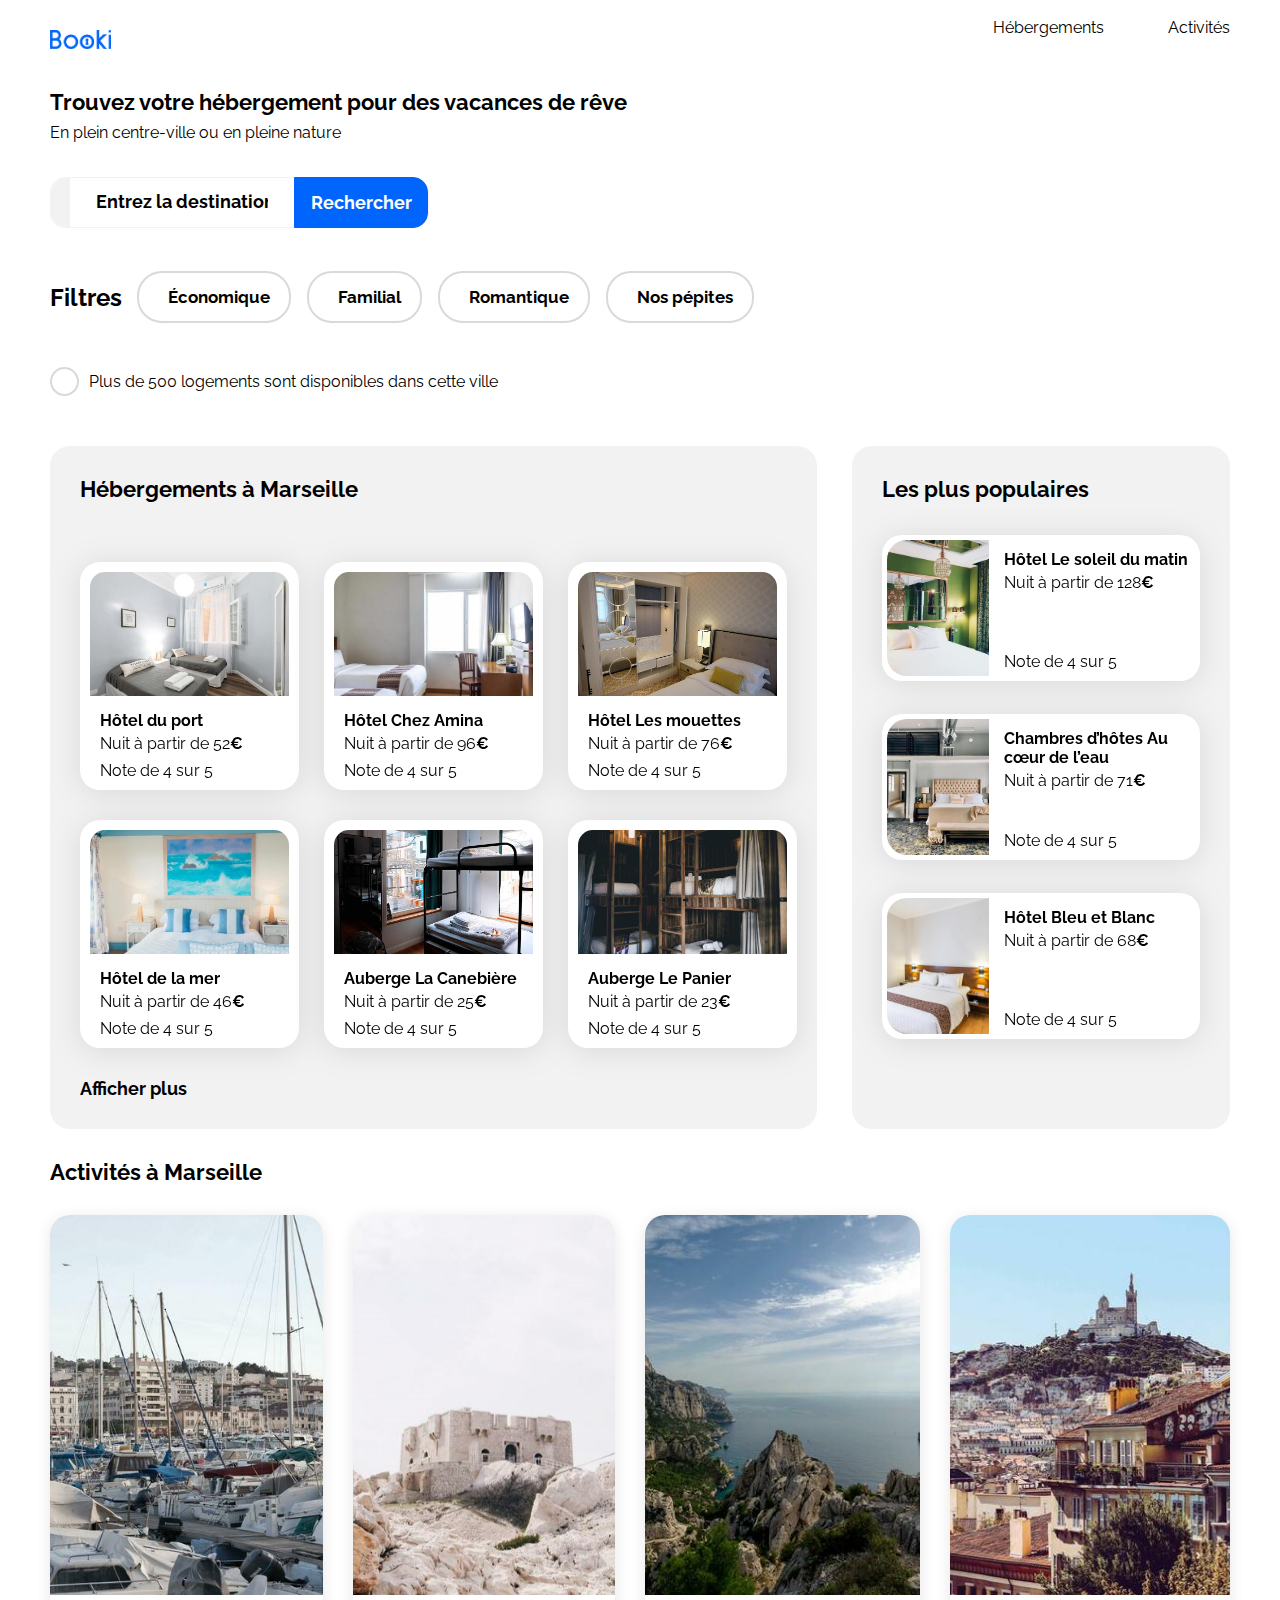
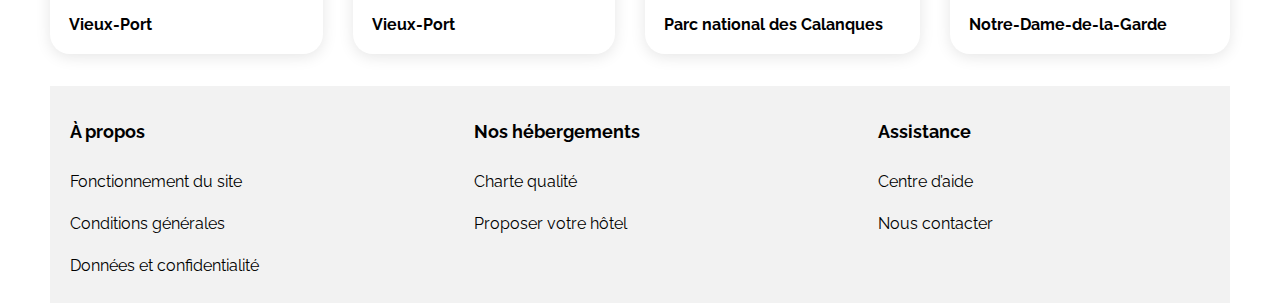
==== final-booki.html @ 75aac32e "Add files via upload" ====
<!DOCTYPE html>
<html lang="fr">
  <head>
    <meta charset="UTF-8" />
    <meta name="viewport" content="width=device-width, initial-scale=1.0" />
    <title>Booki</title>
    <link rel="preconnect" href="https://fonts.googleapis.com" />
    <link rel="preconnect" href="https://fonts.gstatic.com" crossorigin />
    <link
      href="https://fonts.googleapis.com/css2?family=Raleway:wght@400;500;700&display=swap"
      rel="stylesheet"
    />
    <link
      rel="stylesheet"
      href="https://cdnjs.cloudflare.com/ajax/libs/font-awesome/6.2.1/css/all.min.css"
      integrity="sha512-MV7K8+y+gLIBoVD59lQIYicR65iaqukzvf/nwasF0nqhPay5w/9lJmVM2hMDcnK1OnMGCdVK+iQrJ7lzPJQd1w=="
      crossorigin="anonymous"
      referrerpolicy="no-referrer"
    />
    <link rel="stylesheet" href="./fin-booki/css/index.css" />
  </head>

  <body>
    <div class="main-container">
      <header id="intro" class="booki-homepage-header">
        <div id="logo-area" class="booki-homepage-logo-reservia button">
          <img
            alt="Bookilogo"
            src="fin-booki/images/logos/Booki@3x.png"
            loading="eager"
            class="booki-homepage-logo"
          />
        </div>
        <nav class="menu-area">
          <a href="#hebergement" class="heb-button">Hébergements</a>
          <a href="#activites" class="act-button">Activités</a>
        </nav>
      </header>
      <main>
        <div class="search-and-filters">
          <section class="starter-title">
            <h2 class="section-title">
              Trouvez votre hébergement pour des vacances de rêve
            </h2>
            <h3 class="subtitle-search">
              En plein centre-ville ou en pleine nature
            </h3>
          </section>
          <section class="search-bar">
            <div class="location-pin">
              <i class="fa-solid fa-location-dot" style="color: #000000"></i>
            </div>
            <form>
              <input type="text" placeholder="Entrez la destination..." />
            </form>
            <button name="rechercher" class="search-button">
              <i
                class="fa-solid fa-magnifying-glass"
                style="color: #ffffff"
              ></i>
              <a href="#" class="search-button-text">Rechercher</a>
            </button>
          </section>
          <section class="filter-bar">
            <h2 class="">Filtres</h2>
            <div class="filter-buttons">
              <div class="filter-button">
                <i
                  class="fa-solid fa-money-bill-wave"
                  style="color: #0065fc"
                ></i>
                <h3 class="filter-text">Économique</h3>
              </div>
              <div class="filter-button">
                <i class="fa-solid fa-person" style="color: #0065fc"></i>
                <h3 class="filter-text">Familial</h3>
              </div>
              <div class="filter-button">
                <i class="fa-solid fa-heart" style="color: #0065fc"></i>
                <h3 class="filter-text">Romantique</h3>
              </div>
              <div class="filter-button">
                <i class="fa-solid fa-fire" style="color: #0065fc"></i>
                <h3 class="filter-text">Nos pépites</h3>
              </div>
            </div>
          </section>
          <div class="info-bar">
            <div class="circle-icon">
              <i class="fa-solid fa-info" style="color: #0065fc"></i>
            </div>
            <a class="subtitle-search">
              Plus de 500 logements sont disponibles dans cette ville</a
            >
          </div>
        </div>
        <div class="hebergements-and-populaires">
          <section id="hebergement" class="hebergements">
            <div class="heb-title">
              <h2 class="section-title">Hébergements à Marseille</h2>
            </div>
            <div class="heb-cards">
              <a href="#">
                <article class="hebergement-card">
                  <img
                    src="./fin-booki/images/hebergements/fred-kleber.jpg"
                    alt="image de la chambre d'hotel montrant un lit et une fenetre"
                  />
                  <div class="heb-card-content">
                    <div class="card-txt">
                      <h3 class="card-title">Hôtel du port</h3>
                      <p class="card-subtitle">
                        Nuit à partir de 52<span class="euro">€</span>
                      </p>
                    </div>
                    <div class="card-rating">
                      <i class="fa-xs fa-solid fa-star" aria-hidden="true"></i>
                      <i class="fa-xs fa-solid fa-star" aria-hidden="true"></i>
                      <i class="fa-xs fa-solid fa-star" aria-hidden="true"></i>
                      <i class="fa-xs fa-solid fa-star" aria-hidden="true"></i>
                      <i
                        class="fa-xs fa-solid fa-star neutral-star"
                        aria-hidden="true"
                      ></i>
                      <span class="sr-only">Note de 4 sur 5</span>
                    </div>
                  </div>
                </article>
              </a>
              <a href="#">
                <article class="hebergement-card">
                  <img
                    src="./fin-booki/images/hebergements/febrian-zakaria.jpg"
                    alt="image de la chambre d'hotel montrant un lit et une fenetre"
                  />
                  <div class="heb-card-content">
                    <div class="card-txt">
                      <h3 class="card-title">Hôtel Chez Amina</h3>
                      <p class="card-subtitle">
                        Nuit à partir de 96<span class="euro">€</span>
                      </p>
                    </div>
                    <div class="card-rating">
                      <i class="fa-xs fa-solid fa-star" aria-hidden="true"></i>
                      <i class="fa-xs fa-solid fa-star" aria-hidden="true"></i>
                      <i class="fa-xs fa-solid fa-star" aria-hidden="true"></i>
                      <i class="fa-xs fa-solid fa-star" aria-hidden="true"></i>
                      <i
                        class="fa-xs fa-solid fa-star neutral-star"
                        aria-hidden="true"
                      ></i>
                      <span class="sr-only">Note de 4 sur 5</span>
                    </div>
                  </div>
                </article>
              </a>
              <a href="#">
                <article class="hebergement-card">
                  <img
                    src="./fin-booki/images/hebergements/reisetopia.jpg"
                    alt="image de la chambre d'hotel montrant un lit et une fenetre"
                  />
                  <div class="heb-card-content">
                    <div class="card-txt">
                      <h3 class="card-title">Hôtel Les mouettes</h3>
                      <p class="card-subtitle">
                        Nuit à partir de 76<span class="euro">€</span>
                      </p>
                    </div>
                    <div class="card-rating">
                      <i class="fa-xs fa-solid fa-star" aria-hidden="true"></i>
                      <i class="fa-xs fa-solid fa-star" aria-hidden="true"></i>
                      <i class="fa-xs fa-solid fa-star" aria-hidden="true"></i>
                      <i class="fa-xs fa-solid fa-star" aria-hidden="true"></i>
                      <i
                        class="fa-xs fa-solid fa-star neutral-star"
                        aria-hidden="true"
                      ></i>
                      <span class="sr-only">Note de 4 sur 5</span>
                    </div>
                  </div>
                </article>
              </a>
              <a href="#">
                <article class="hebergement-card">
                  <img
                    src="./fin-booki/images/hebergements/annie-spratt.jpg"
                    alt="image de la chambre d'hotel montrant un lit et une fenetre"
                  />
                  <div class="heb-card-content">
                    <div class="card-txt">
                      <h3 class="card-title">Hôtel de la mer</h3>
                      <p class="card-subtitle">
                        Nuit à partir de 46<span class="euro">€</span>
                      </p>
                    </div>
                    <div class="card-rating">
                      <i class="fa-xs fa-solid fa-star" aria-hidden="true"></i>
                      <i class="fa-xs fa-solid fa-star" aria-hidden="true"></i>
                      <i class="fa-xs fa-solid fa-star" aria-hidden="true"></i>
                      <i class="fa-xs fa-solid fa-star" aria-hidden="true"></i>
                      <i
                        class="fa-xs fa-solid fa-star neutral-star"
                        aria-hidden="true"
                      ></i>
                      <span class="sr-only">Note de 4 sur 5</span>
                    </div>
                  </div>
                </article>
              </a>
              <a href="#">
                <article class="hebergement-card">
                  <img
                    src="./fin-booki/images/hebergements/marcus-loke.jpg"
                    alt="image de la chambre d'hotel montrant un lit et une fenetre"
                  />
                  <div class="heb-card-content">
                    <div class="card-txt">
                      <h3 class="card-title">Auberge La Canebière</h3>
                      <p class="card-subtitle">
                        Nuit à partir de 25<span class="euro">€</span>
                      </p>
                    </div>
                    <div class="card-rating">
                      <i class="fa-xs fa-solid fa-star" aria-hidden="true"></i>
                      <i class="fa-xs fa-solid fa-star" aria-hidden="true"></i>
                      <i class="fa-xs fa-solid fa-star" aria-hidden="true"></i>
                      <i class="fa-xs fa-solid fa-star" aria-hidden="true"></i>
                      <i
                        class="fa-xs fa-solid fa-star neutral-star"
                        aria-hidden="true"
                      ></i>
                      <span class="sr-only">Note de 4 sur 5</span>
                    </div>
                  </div>
                </article>
              </a>
              <a href="#">
                <article class="hebergement-card">
                  <img
                    src="./fin-booki/images/hebergements/nicate-lee.jpg"
                    alt="image de la chambre d'hotel montrant un lit et une fenetre"
                  />
                  <div class="heb-card-content">
                    <div class="card-txt">
                      <h3 class="card-title">Auberge Le Panier</h3>
                      <p class="card-subtitle">
                        Nuit à partir de 23<span class="euro">€</span>
                      </p>
                    </div>
                    <div class="card-rating">
                      <i class="fa-xs fa-solid fa-star" aria-hidden="true"></i>
                      <i class="fa-xs fa-solid fa-star" aria-hidden="true"></i>
                      <i class="fa-xs fa-solid fa-star" aria-hidden="true"></i>
                      <i class="fa-xs fa-solid fa-star" aria-hidden="true"></i>
                      <i
                        class="fa-xs fa-solid fa-star neutral-star"
                        aria-hidden="true"
                      ></i>
                      <span class="sr-only">Note de 4 sur 5</span>
                    </div>
                  </div>
                </article>
              </a>
            </div>
            <a href="#" class="info-text"> Afficher plus </a>
          </section>
          <section class="populaires">
            <div class="populaires-title">
              <h2 class="section-title">Les plus populaires</h2>
              <i class="fa-solid fa-chart-line" aria-hidden="true"></i>
            </div>
            <div class="populaires-cards">
              <a href="#">
                <article class="card">
                  <img
                    src="./fin-booki/images/hebergements/emile-guillemot.jpg"
                    alt="Image de la chambre d'hôtel montrant un lit"
                  />
                  <div class="card-content">
                    <div class="card-txt">
                      <h3 class="card-title">Hôtel Le soleil du matin</h3>
                      <p class="card-subtitle">
                        Nuit à partir de 128<span class="euro">€</span>
                      </p>
                    </div>
                    <div class="card-rating">
                      <i class="fa-xs fa-solid fa-star" aria-hidden="true"></i>
                      <i class="fa-xs fa-solid fa-star" aria-hidden="true"></i>
                      <i class="fa-xs fa-solid fa-star" aria-hidden="true"></i>
                      <i class="fa-xs fa-solid fa-star" aria-hidden="true"></i>
                      <i
                        class="fa-xs fa-solid fa-star neutral-star"
                        aria-hidden="true"
                      ></i>
                      <span class="sr-only">Note de 4 sur 5</span>
                    </div>
                  </div>
                </article>
              </a>
              <a href="#">
                <article class="card">
                  <img
                    src="./fin-booki/images/hebergements/aw-creative.jpg"
                    alt="Image de la chambre d'hôtel montrant un lit"
                  />
                  <div class="card-content">
                    <div class="card-txt">
                      <h3 class="card-title">
                        Chambres d’hôtes Au cœur de l’eau
                      </h3>
                      <p class="card-subtitle">
                        Nuit à partir de 71<span class="euro">€</span>
                      </p>
                    </div>
                    <div class="card-rating">
                      <i class="fa-xs fa-solid fa-star" aria-hidden="true"></i>
                      <i class="fa-xs fa-solid fa-star" aria-hidden="true"></i>
                      <i class="fa-xs fa-solid fa-star" aria-hidden="true"></i>
                      <i class="fa-xs fa-solid fa-star" aria-hidden="true"></i>
                      <i
                        class="fa-xs fa-solid fa-star neutral-star"
                        aria-hidden="true"
                      ></i>
                      <span class="sr-only">Note de 4 sur 5</span>
                    </div>
                  </div>
                </article>
              </a>
              <a href="#">
                <article class="card">
                  <img
                    src="./fin-booki/images/hebergements/febrian-zakaria2.jpg"
                    alt="Image de la chambre d'hôtel montrant un lit"
                  />
                  <div class="card-content">
                    <div class="card-txt">
                      <h3 class="card-title">Hôtel Bleu et Blanc</h3>
                      <p class="card-subtitle">
                        Nuit à partir de 68<span class="euro">€</span>
                      </p>
                    </div>
                    <div class="card-rating">
                      <i class="fa-xs fa-solid fa-star" aria-hidden="true"></i>
                      <i class="fa-xs fa-solid fa-star" aria-hidden="true"></i>
                      <i class="fa-xs fa-solid fa-star" aria-hidden="true"></i>
                      <i class="fa-xs fa-solid fa-star" aria-hidden="true"></i>
                      <i
                        class="fa-xs fa-solid fa-star neutral-star"
                        aria-hidden="true"
                      ></i>
                      <span class="sr-only">Note de 4 sur 5</span>
                    </div>
                  </div>
                </article>
              </a>
            </div>
          </section>
        </div>
        <section class="activites-portion">
          <h2 id="activites" class="section-title">Activités à Marseille</h2>
          <div class="activites-choices">
            <a href="#">
              <article class="activites-card">
                <img
                  alt="picture of vieux-porte"
                  src="./fin-booki/images/activites/reno-laithienne.jpg"
                />
                <div class="act-card-title">
                  <h3 class="card-title">Vieux-Port</h3>
                </div>
              </article>
            </a>
            <a href="#">
              <article class="activites-card">
                <img
                  alt="picture of vieux-porte"
                  src="./fin-booki/images/activites/paul-hermann.jpg"
                />
                <div class="act-card-title">
                  <h3 class="card-title">Vieux-Port</h3>
                </div>
              </article>
            </a>
            <a href="#">
              <article class="activites-card">
                <img
                  alt="picture of parc nationale"
                  src="./fin-booki/images/activites/kilyan-sockalingum.jpg"
                />
                <div class="act-card-title">
                  <h3 class="card-title">Parc national des Calanques</h3>
                </div>
              </article>
            </a>
            <a href="#">
              <article class="activites-card">
                <img
                  alt="picture of Notre-Dame-de-la-Garde"
                  src="./fin-booki/images/activites/florian-wehde.jpg"
                />
                <div class="act-card-title">
                  <h3 class="card-title">Notre-Dame-de-la-Garde</h3>
                </div>
              </article>
            </a>
          </div>
        </section>
      </main>
      <footer class="footer-portion">
        <div class="option-set">
          <h2 class="info-text">À propos</h2>
          <a href="#">
            <h3 class="subtitle-assistance">Fonctionnement du site</h3></a
          >
          <a href="#">
            <h3 class="subtitle-assistance">Conditions générales</h3></a
          >
          <a href="#">
            <h3 class="subtitle-assistance">Données et confidentialité</h3></a
          >
        </div>
        <div class="option-set">
          <h2 class="info-text">Nos hébergements</h2>
          <a href="#"><h3 class="subtitle-assistance">Charte qualité</h3></a>
          <a href="#"
            ><h3 class="subtitle-assistance">Proposer votre hôtel</h3></a
          >
        </div>
        <div class="option-set">
          <h2 class="info-text">Assistance</h2>
          <a href="#"><h3 class="subtitle-assistance">Centre d’aide</h3></a>
          <a href="#"><h3 class="subtitle-assistance">Nous contacter</h3></a>
        </div>
      </footer>
    </div>
  </body>
</html>
---- fin-booki/css/index.css ----
/****** General ***********/
* {
  font-family: "Raleway", sans-serif;
}

:root {
  --main-color: #0065fc;
  --main-bg-color: #f2f2f2;
  --filter-bg-color: #deebff;
}

.fa-magnifying-glass {
  display: none;
}
.fa-solid {
  color: var(--main-color);
}
.circle-icon {
  width: 25px;
  height: 25px;
  border: 2px solid #d9d9d9;
  border-radius: 50%;
  display: flex;
  justify-content: center;
  align-items: center;
}

body {
  display: flex;
  justify-content: center;
  margin: 0;
}

.main-container {
  width: 100%;
  max-width: 1440px;
  padding: 0 50px;
  box-sizing: border-box;
}

a {
  color: inherit;
  text-decoration: none;
}
::placeholder {
  color: #000000;
  font-family: Raleway;
  font-size: 18px;
  font-weight: 700;
  line-height: 21px;
  letter-spacing: 0em;
  text-align: center;
}
.section-title {
  margin: 0;
  font-size: 22px;
}

.card {
  background-color: white;
  border-radius: 20px;
  padding: 5px;
  filter: drop-shadow(0px 3px 15px rgba(0, 0, 0, 0.1));
}

.card img {
  object-fit: cover;
}

.card-title {
  font-size: 16px;
}

.euro {
  font-weight: 700;
}

.neutral-star {
  color: var(--main-bg-color);
}
.info-text {
  color: #000000;
  height: auto;
  font-size: 18px;
  text-align: left;
  font-family: "Raleway";
  font-weight: 700;
  line-height: normal;
}
/******intro*********/
.booki-homepage-logo-reservia {
  display: flex;
  padding: 15px 0px;
  align-items: center;
}
.booki-homepage-header {
  height: 79px;
  display: flex;
  justify-content: space-between;
}

.booki-homepage-logo {
  width: 61px;
  height: 19px;
  align-items: flex-start;
  box-sizing: content-box;
}
.menu-area {
  gap: 4rem;
  display: flex;
  justify-content: space-around;
}
.heb-button,
.act-button {
  padding-top: 1rem;
  font-family: "Raleway", sans-serif;
  font-size: 16px;
  border-top: 2px solid transparent;
}

.act-button:hover,
.heb-button:hover {
  color: #0065fc;
  border-top: 2px solid #0065fc;
}

/********Search and filter********/
.subtitle-search {
  font-family: "Raleway", sans-serif;
  font-size: 16px;
  font-weight: normal;
  margin-top: 0px;
}
.search-and-filters {
  margin-top: 10px;
  gap: 35px;
  display: flex;
  position: relative;
  align-self: stretch;
  align-items: flex-start;
  flex-direction: column;
  margin-bottom: 50px;
}
.starter-title {
  gap: 8px;
  height: 53px;
  display: flex;
  align-self: stretch;
  align-items: flex-start;
  flex-shrink: 0;
  flex-direction: column;
}
.search-bar {
  gap: 24px;
  width: 377px;
  height: 49px;
  display: flex;
  z-index: 1;
  box-sizing: content-box;
  align-items: center;
  flex-shrink: 0;
  border-color: rgba(242, 242, 242, 1);
  border-style: solid;
  border-width: 1px;
  border-radius: 15px;
  background-color: white;
}
.search-bar .search-button {
  gap: 10px;
  width: 100px;
  height: 19px;
  display: flex;
  padding: 15px 16px;
  box-sizing: content-box;
  align-items: center;
  flex-shrink: 0;
  border-color: rgba(0, 100, 251, 1);
  border-style: solid;
  border-width: 1px;
  border-radius: 0 15px 15px 0;
  background-color: #0065fc;
}
.search-button-text {
  color: white;
  height: auto;
  font-size: 18px;
  font-style: Bold;
  text-align: center;
  font-family: Raleway;
  font-weight: 700;
  line-height: normal;
  font-stretch: normal;
  text-decoration: none;
}
.search-bar .location-pin {
  display: flex;
  justify-items: center;
  background-color: #f2f2f2;
  width: 50px;
  height: 49px;
  border-radius: 15px 0 0 15px;
  justify-content: center;
  align-items: center;
}
.search-bar input {
  border: none;
  background-color: white;
  font-family: "Raleway";
  color: black;
  font-weight: bold;
}
.filter-bar {
  gap: 15px;
  display: flex;
  z-index: 2;
  align-items: center;
}
.filter-bar .filter-buttons {
  display: flex;
  gap: 1rem;
}

.filter-bar .filter-button {
  gap: 10px;
  height: 40px;
  display: flex;
  padding: 4px 19px;
  transition: 0.3s;
  align-items: center;
  flex-shrink: 0;
  border-color: rgba(217, 217, 217, 1);
  border-style: solid;
  border-width: 2px;
  border-radius: 25px;
  background-color: #ffffff;
}
.filter-button:hover {
  background-color: #deebff;
}
.filter-bar .filter-text {
  font-family: Raleway;
  font-size: 17px;
  font-weight: 700;
  line-height: 20px;
  letter-spacing: 0em;
  text-align: left;
}
.info-bar {
  gap: 10px;
  display: flex;
  z-index: 3;
  align-self: stretch;
  align-items: center;
  flex-shrink: 0;
}
/****** Hebergements And Populaires ***********/
.hebergements-and-populaires {
  display: flex;
  justify-content: space-between;
}

.hebergements-and-populaires section {
  background-color: var(--main-bg-color);
  border-radius: 20px;
  padding: 30px;
  box-sizing: border-box;
}

/****** Hebergements ***********/
.hebergements {
  order: 1;
  width: 65%;
  gap: 30px;
  display: flex;
  align-self: stretch;
  align-items: flex-start;
  flex-direction: column;
  background-color: var(--dl-color-default-grey);
}
.heb-cards {
  display: flex;
  flex-direction: row;
  flex-wrap: wrap;
  justify-content: space-between;
}
.hebergement-card {
  display: flex;
  flex-direction: column;
  margin-top: 30px;
  width: 100%;
  background-color: white;
  border-radius: 20px;
  padding: 5px;
  filter: drop-shadow(0px 3px 15px rgba(0, 0, 0, 0.1));
}

.heb-cards a {
  width: 31%;
  display: flex;
}
.hebergement-card .card-title {
  margin-top: 10px;
  margin-bottom: 4px;
}

.hebergement-card .card-subtitle {
  margin: 0;
}
.hebergement-card .card-rating {
  margin-bottom: 5px;
}
.hebergement-card img {
  width: auto;
  height: 124px;
  align-self: stretch;
  object-fit: cover;
  border-color: rgba(255, 255, 255, 1);
  border-style: solid;
  border-width: 5px;
  border-radius: 20px 20px 0 0;
}
.heb-card-content {
  gap: 8px;
  display: flex;
  padding: 0 15px;
  align-self: stretch;
  align-items: flex-start;
  flex-direction: column;
}

/****** Populaires ***********/
.populaires {
  order: 2;
  width: 32%;
}

.populaires-title {
  display: flex;
  justify-content: space-between;
  align-items: center;
}

.populaires-cards .card {
  display: flex;
  margin-top: 33px;
}

.populaires-cards img {
  width: 33%;
  height: 136px;
  border-top-left-radius: 20px;
  border-bottom-left-radius: 20px;
}

.populaires-cards .card-content {
  width: 67%;
  padding-left: 15px;
  display: flex;
  flex-direction: column;
  justify-content: space-between;
  box-sizing: border-box;
}

.populaires-cards .card-title {
  margin-top: 10px;
  margin-bottom: 4px;
}

.populaires-cards .card-subtitle {
  margin: 0;
}

.populaires-cards .card-rating {
  margin-bottom: 5px;
}

/****Activites*******/
.activites-portion {
  margin-top: 30px;
  gap: 30px;
  display: flex;
  /* padding: 30px; */
  align-self: stretch;
  align-items: flex-start;
  flex-direction: column;
}
.activites-choices {
  gap: 30px;
  display: flex;
  align-self: stretch;
  align-items: flex-start;
  flex-shrink: 0;
}
.activites-card {
  width: 100%;
  display: flex;
  flex-grow: 1;
  box-shadow: 0px 3px 15px 0px rgba(0, 0, 0, 0.10000000149011612);
  align-items: center;
  flex-shrink: 0;
  border-radius: 20px;
  flex-direction: column;
  justify-content: flex-end;
}
.activites-card img {
  max-width: 100%;
  width: 100%;
  height: 380px;
  align-self: stretch;
  object-fit: cover;
  border-radius: 20px 20px 0 0;
}
.activites-card .act-card-title {
  display: flex;
  padding: 20px 19px;
  align-self: stretch;
}

.activites-card .act-card-title .card-title {
  margin: 0;
}
/*****Information etc*****/

footer {
  display: flex;
  gap: 2rem;
  background-color: #f2f2f2;
  margin-top: 2rem;
}

.option-set {
  padding: 1.25rem;
  display: flex;
  flex-direction: column;
  width: 33%;
}
.option-set .subtitle-assistance {
  font-size: 16px;
  font-weight: normal;
  color: rgba(0, 0, 0, 1);
  height: 10px;
  text-align: left;
  line-height: 18.78px;
  background-color: transparent;
}

/****** Media queries ***********/
/* Medium devices (tablets, less/equal than 1024px) */
@media (max-width: 1024px) {
  .hebergements-and-populaires {
    flex-direction: column;
  }

  .hebergements {
    width: 100%;
  }

  .populaires {
    width: 100%;
    margin-top: 50px;
  }

  .populaires-cards {
    display: flex;
    flex-direction: row;
    justify-content: space-between;
  }

  .populaires-cards a {
    width: 30%;
  }

  .populaires-cards .card-title {
    font-size: 14px;
  }

  .populaires-cards .card-subtitle {
    font-size: 13px;
  }

  .filter-bar {
    flex-direction: column;
    align-items: start;
  }

  .activites-card img {
    height: 200px;
  }

  .act-card-title {
    display: flex;
    padding: 0 20px !important;
    height: 70px;
    justify-content: center;
    align-items: center;
  }
}

/* Small devices (phones, less than 768px) */
@media (max-width: 767.98px) {
  .main-container {
    padding: 0;
  }

  .booki-homepage-header {
    flex-direction: column;
    align-items: center;
    justify-content: center;
    height: auto;
  }

  .menu-area {
    width: 100%;
    gap: 0;
  }

  nav .heb-button,
  nav .act-button {
    width: 100%;
    text-align: center;
    padding: 1rem 0;
    border-bottom: 2px solid #f2f2f2;
    border-top: none;
  }

  .act-button:hover,
  .heb-button:hover {
    color: #0065fc;
    border-bottom: 2px solid #0065fc;
    border-top: none;
  }

  .search-and-filters {
    padding: 0 20px;
  }

  .search-bar .search-button {
    width: 5%;
  }

  .search-bar {
    margin-top: 20px;
    width: auto;
  }

  .search-button a {
    display: none;
  }

  .filter-buttons {
    flex-wrap: wrap;
  }

  .filter-button {
    width: 33%;
  }

  .fa-magnifying-glass {
    display: block;
  }


  .populaires-cards {
    display: flex;
    flex-direction: column;
    justify-content: space-between;
  }
  .populaires-cards a {
    width: 100%;
  }
  .populaires {
    margin-top: 10px;
    margin-bottom: 20px;
    width: 100%;
    order: 1;
  }
  .hebergements {
    background-color: white !important;
    order: 2;
    width: 100%;
  }

  .heb-cards {
    display: flex;
    flex-direction: column;
    width: 100%;
    justify-content: space-between;
  }

  .heb-cards a {
    width: 100%;
  }
  .activites-portion {
    padding: 20px;
  }
  .activites-choices {
    display: flex;
    flex-direction: column;
    justify-content: space-between;
  }

  .activites-choices a {
    width: 100%;
  }

  .activites-choices .act-card-title {
    align-self: start;
  }

  footer {
    flex-direction: column;
    gap: 1rem;
    padding: 2rem;
  }

  footer .option-set {
    width: 100%;
    padding: 0;
    margin: 0;
    gap: 1rem;
  }

  footer a {
    padding-bottom: 1rem;
  }

  footer h3 {
    margin: 0;
  }
}
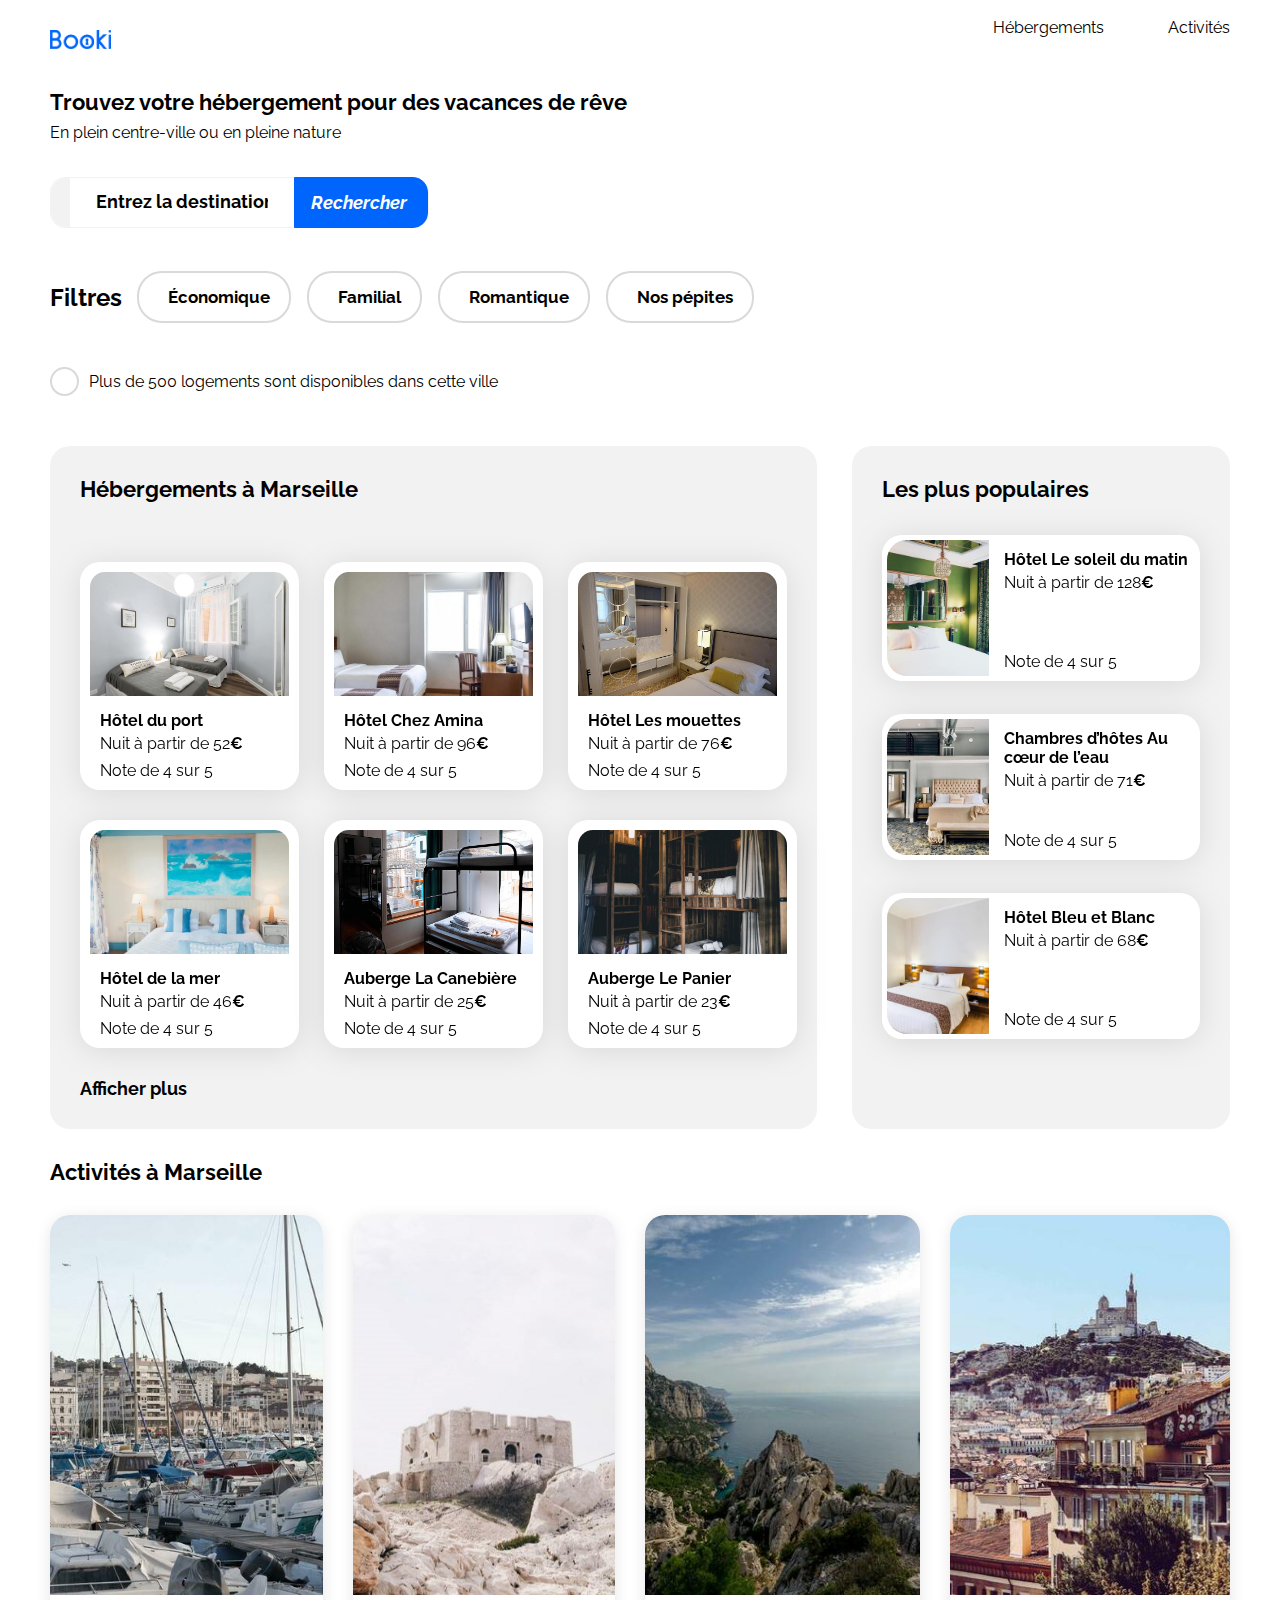
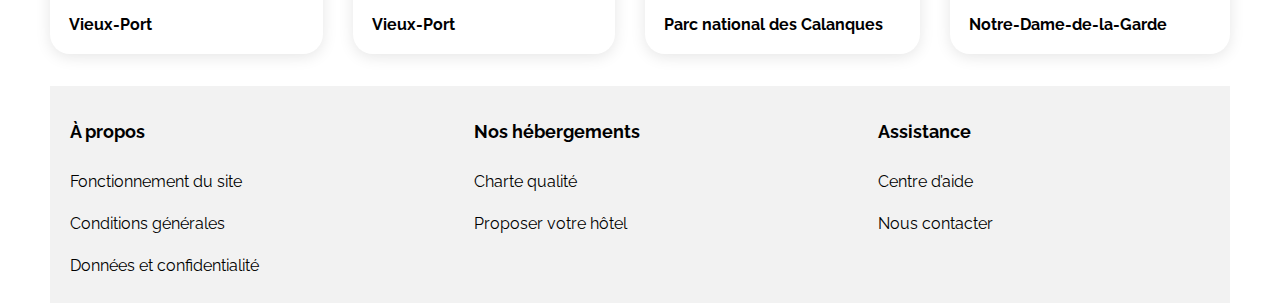
==== commit c32b3447: "Update final-booki.html" ====
--- a/final-booki.html
+++ b/final-booki.html
@@ -1,25 +1,28 @@
+
 <!DOCTYPE html>
 <html lang="fr">
   <head>
-    <meta charset="UTF-8" />
-    <meta name="viewport" content="width=device-width, initial-scale=1.0" />
+    <meta charset="UTF-8">
+    <meta name="viewport" content="width=device-width, initial-scale=1.0">
     <title>Booki</title>
-    <link rel="preconnect" href="https://fonts.googleapis.com" />
-    <link rel="preconnect" href="https://fonts.gstatic.com" crossorigin />
+    <link
+      rel="preconnect"
+      href="https://fonts.googleapis.com">
+    <link
+      rel="preconnect"
+      href="https://fonts.gstatic.com"
+      crossorigin>
     <link
       href="https://fonts.googleapis.com/css2?family=Raleway:wght@400;500;700&display=swap"
-      rel="stylesheet"
-    />
+      rel="stylesheet">
     <link
       rel="stylesheet"
       href="https://cdnjs.cloudflare.com/ajax/libs/font-awesome/6.2.1/css/all.min.css"
       integrity="sha512-MV7K8+y+gLIBoVD59lQIYicR65iaqukzvf/nwasF0nqhPay5w/9lJmVM2hMDcnK1OnMGCdVK+iQrJ7lzPJQd1w=="
       crossorigin="anonymous"
-      referrerpolicy="no-referrer"
-    />
-    <link rel="stylesheet" href="./fin-booki/css/index.css" />
+      referrerpolicy="no-referrer">
+    <link rel="stylesheet" href="./fin-booki/css/index.css">
   </head>
-
   <body>
     <div class="main-container">
       <header id="intro" class="booki-homepage-header">
@@ -28,8 +31,7 @@
             alt="Bookilogo"
             src="fin-booki/images/logos/Booki@3x.png"
             loading="eager"
-            class="booki-homepage-logo"
-          />
+            class="booki-homepage-logo">
         </div>
         <nav class="menu-area">
           <a href="#hebergement" class="heb-button">Hébergements</a>
@@ -40,27 +42,24 @@
         <div class="search-and-filters">
           <section class="starter-title">
             <h2 class="section-title">
-              Trouvez votre hébergement pour des vacances de rêve
-            </h2>
+              Trouvez votre hébergement pour des vacances de rêve</h2>
             <h3 class="subtitle-search">
-              En plein centre-ville ou en pleine nature
-            </h3>
+              En plein centre-ville ou en pleine nature</h3>
           </section>
-          <section class="search-bar">
+          <div class="search-bar">
             <div class="location-pin">
-              <i class="fa-solid fa-location-dot" style="color: #000000"></i>
-            </div>
+              <i class="fa-solid fa-location-dot" style="color: #000000"></i></div>
             <form>
-              <input type="text" placeholder="Entrez la destination..." />
+              <input type="text" placeholder="Entrez la destination...">
             </form>
             <button name="rechercher" class="search-button">
               <i
                 class="fa-solid fa-magnifying-glass"
-                style="color: #ffffff"
-              ></i>
-              <a href="#" class="search-button-text">Rechercher</a>
+                style="color: #ffffff"></i>
+              
+              <i class="search-button-text">Rechercher</i>
             </button>
-          </section>
+          </div>
           <section class="filter-bar">
             <h2 class="">Filtres</h2>
             <div class="filter-buttons">
@@ -104,8 +103,7 @@
                 <article class="hebergement-card">
                   <img
                     src="./fin-booki/images/hebergements/fred-kleber.jpg"
-                    alt="image de la chambre d'hotel montrant un lit et une fenetre"
-                  />
+                    alt="image de la chambre d'hotel montrant un lit et une fenetre">
                   <div class="heb-card-content">
                     <div class="card-txt">
                       <h3 class="card-title">Hôtel du port</h3>
@@ -131,8 +129,7 @@
                 <article class="hebergement-card">
                   <img
                     src="./fin-booki/images/hebergements/febrian-zakaria.jpg"
-                    alt="image de la chambre d'hotel montrant un lit et une fenetre"
-                  />
+                    alt="image de la chambre d'hotel montrant un lit et une fenetre">
                   <div class="heb-card-content">
                     <div class="card-txt">
                       <h3 class="card-title">Hôtel Chez Amina</h3>
@@ -158,8 +155,7 @@
                 <article class="hebergement-card">
                   <img
                     src="./fin-booki/images/hebergements/reisetopia.jpg"
-                    alt="image de la chambre d'hotel montrant un lit et une fenetre"
-                  />
+                    alt="image de la chambre d'hotel montrant un lit et une fenetre">
                   <div class="heb-card-content">
                     <div class="card-txt">
                       <h3 class="card-title">Hôtel Les mouettes</h3>
@@ -185,8 +181,7 @@
                 <article class="hebergement-card">
                   <img
                     src="./fin-booki/images/hebergements/annie-spratt.jpg"
-                    alt="image de la chambre d'hotel montrant un lit et une fenetre"
-                  />
+                    alt="image de la chambre d'hotel montrant un lit et une fenetre">
                   <div class="heb-card-content">
                     <div class="card-txt">
                       <h3 class="card-title">Hôtel de la mer</h3>
@@ -212,8 +207,7 @@
                 <article class="hebergement-card">
                   <img
                     src="./fin-booki/images/hebergements/marcus-loke.jpg"
-                    alt="image de la chambre d'hotel montrant un lit et une fenetre"
-                  />
+                    alt="image de la chambre d'hotel montrant un lit et une fenetre">
                   <div class="heb-card-content">
                     <div class="card-txt">
                       <h3 class="card-title">Auberge La Canebière</h3>
@@ -239,8 +233,7 @@
                 <article class="hebergement-card">
                   <img
                     src="./fin-booki/images/hebergements/nicate-lee.jpg"
-                    alt="image de la chambre d'hotel montrant un lit et une fenetre"
-                  />
+                    alt="image de la chambre d'hotel montrant un lit et une fenetre">
                   <div class="heb-card-content">
                     <div class="card-txt">
                       <h3 class="card-title">Auberge Le Panier</h3>
@@ -275,8 +268,7 @@
                 <article class="card">
                   <img
                     src="./fin-booki/images/hebergements/emile-guillemot.jpg"
-                    alt="Image de la chambre d'hôtel montrant un lit"
-                  />
+                    alt="Image de la chambre d'hôtel montrant un lit">
                   <div class="card-content">
                     <div class="card-txt">
                       <h3 class="card-title">Hôtel Le soleil du matin</h3>
@@ -302,8 +294,7 @@
                 <article class="card">
                   <img
                     src="./fin-booki/images/hebergements/aw-creative.jpg"
-                    alt="Image de la chambre d'hôtel montrant un lit"
-                  />
+                    alt="Image de la chambre d'hôtel montrant un lit">
                   <div class="card-content">
                     <div class="card-txt">
                       <h3 class="card-title">
@@ -331,8 +322,7 @@
                 <article class="card">
                   <img
                     src="./fin-booki/images/hebergements/febrian-zakaria2.jpg"
-                    alt="Image de la chambre d'hôtel montrant un lit"
-                  />
+                    alt="Image de la chambre d'hôtel montrant un lit">
                   <div class="card-content">
                     <div class="card-txt">
                       <h3 class="card-title">Hôtel Bleu et Blanc</h3>
@@ -364,8 +354,7 @@
               <article class="activites-card">
                 <img
                   alt="picture of vieux-porte"
-                  src="./fin-booki/images/activites/reno-laithienne.jpg"
-                />
+                  src="./fin-booki/images/activites/reno-laithienne.jpg">
                 <div class="act-card-title">
                   <h3 class="card-title">Vieux-Port</h3>
                 </div>
@@ -375,8 +364,7 @@
               <article class="activites-card">
                 <img
                   alt="picture of vieux-porte"
-                  src="./fin-booki/images/activites/paul-hermann.jpg"
-                />
+                  src="./fin-booki/images/activites/paul-hermann.jpg">
                 <div class="act-card-title">
                   <h3 class="card-title">Vieux-Port</h3>
                 </div>
@@ -386,8 +374,7 @@
               <article class="activites-card">
                 <img
                   alt="picture of parc nationale"
-                  src="./fin-booki/images/activites/kilyan-sockalingum.jpg"
-                />
+                  src="./fin-booki/images/activites/kilyan-sockalingum.jpg">
                 <div class="act-card-title">
                   <h3 class="card-title">Parc national des Calanques</h3>
                 </div>
@@ -397,8 +384,7 @@
               <article class="activites-card">
                 <img
                   alt="picture of Notre-Dame-de-la-Garde"
-                  src="./fin-booki/images/activites/florian-wehde.jpg"
-                />
+                  src="./fin-booki/images/activites/florian-wehde.jpg">
                 <div class="act-card-title">
                   <h3 class="card-title">Notre-Dame-de-la-Garde</h3>
                 </div>
